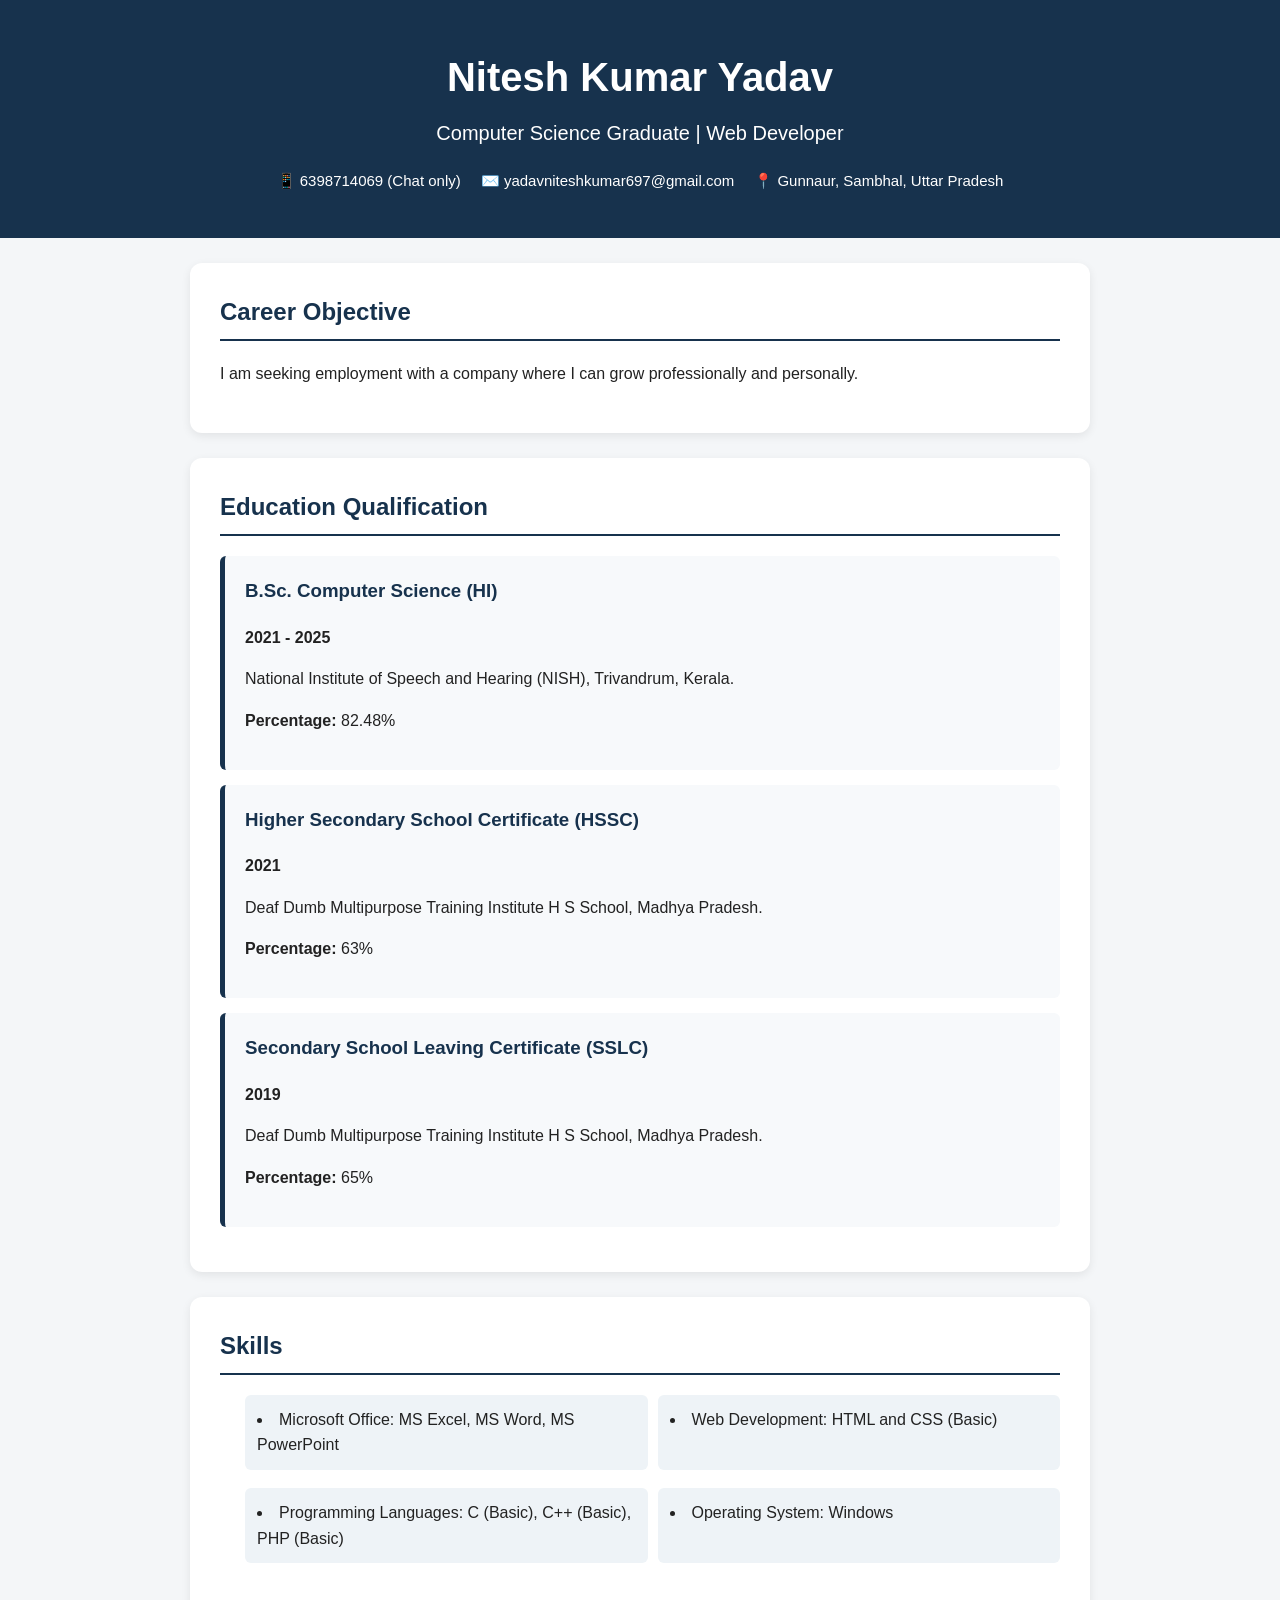
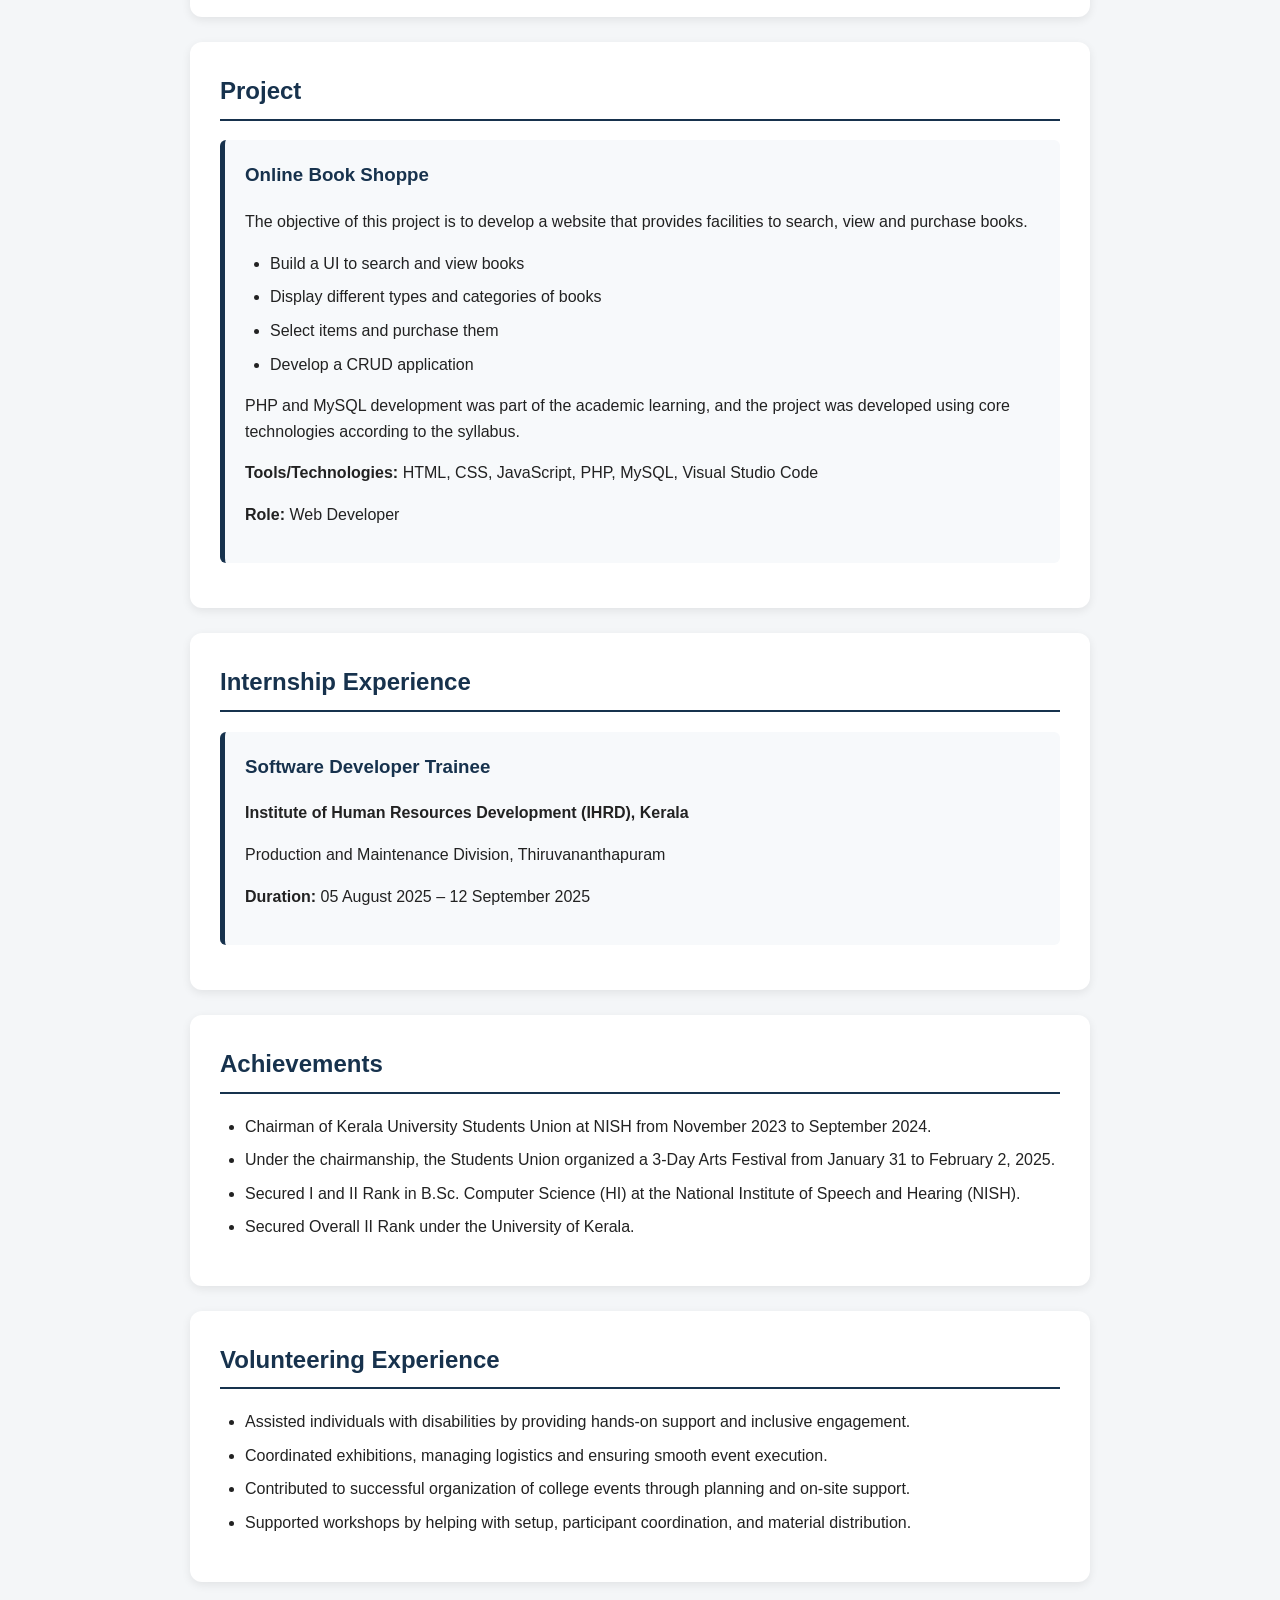
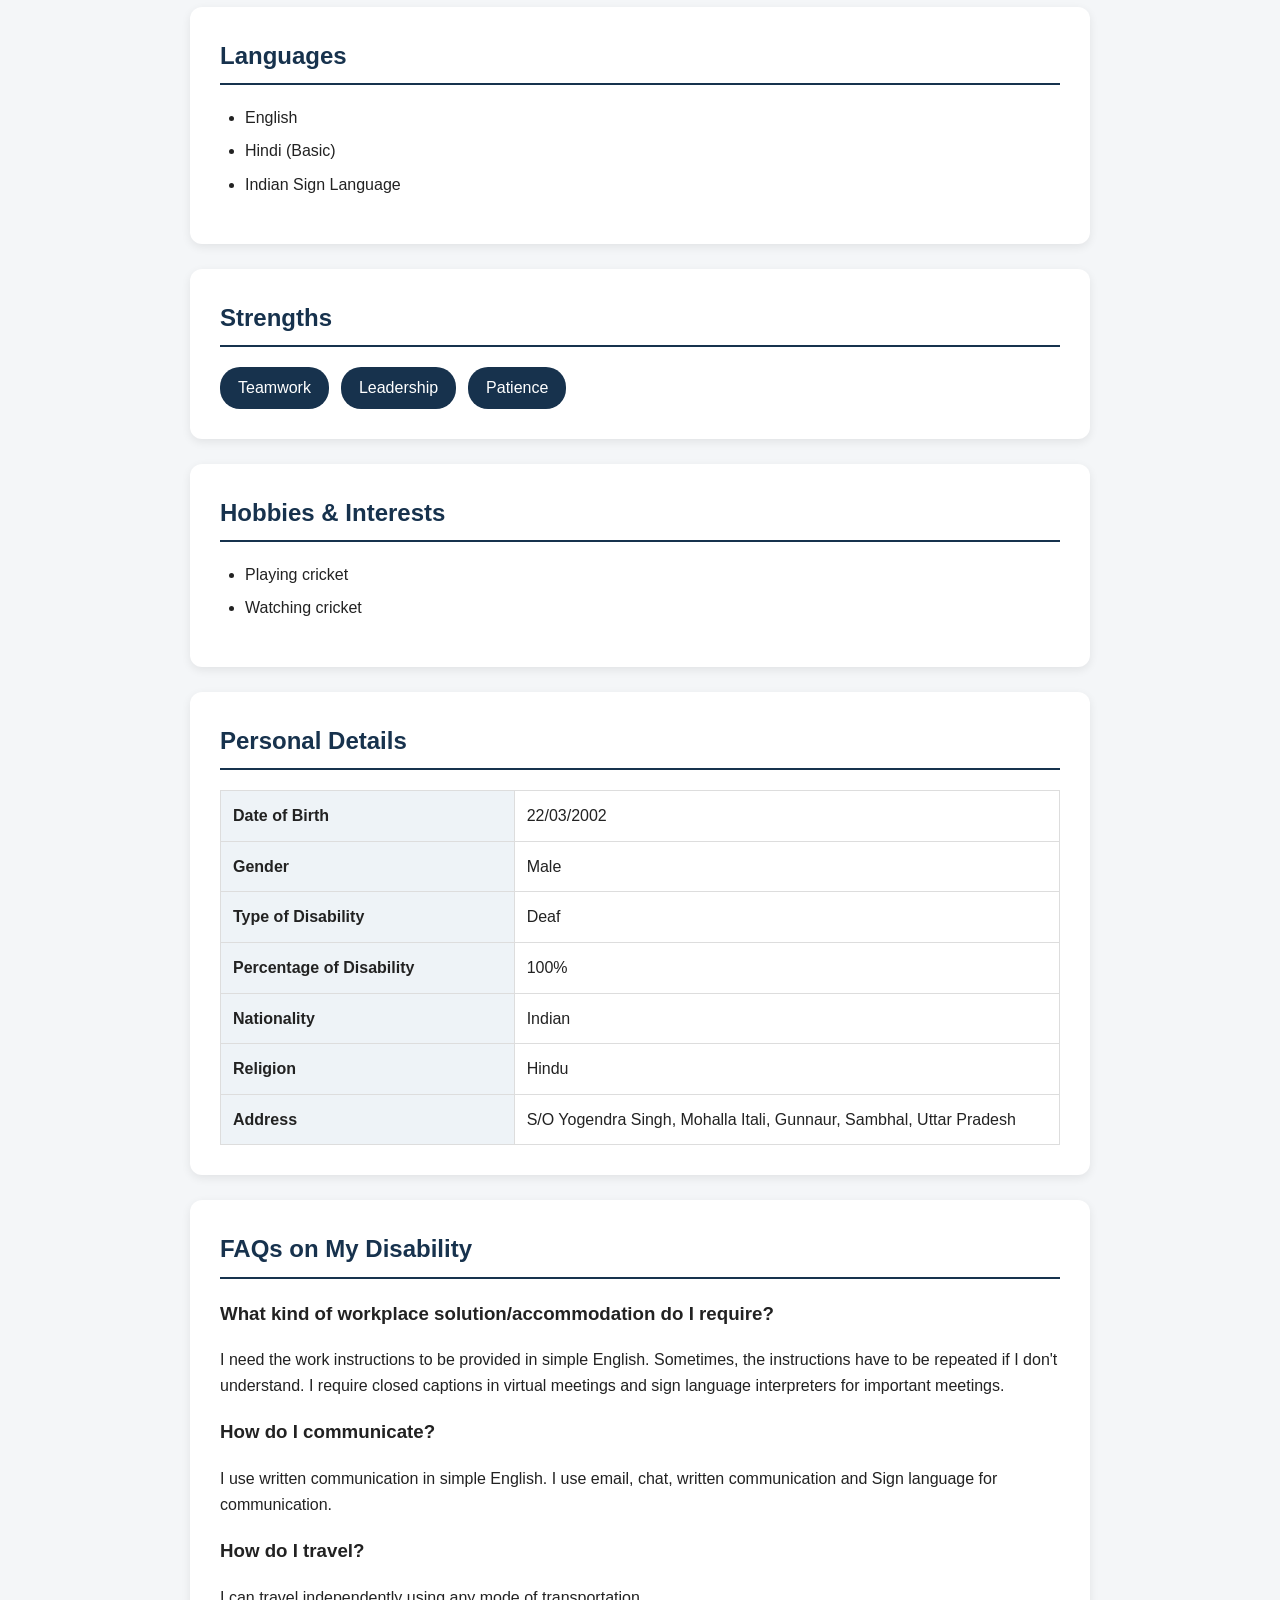
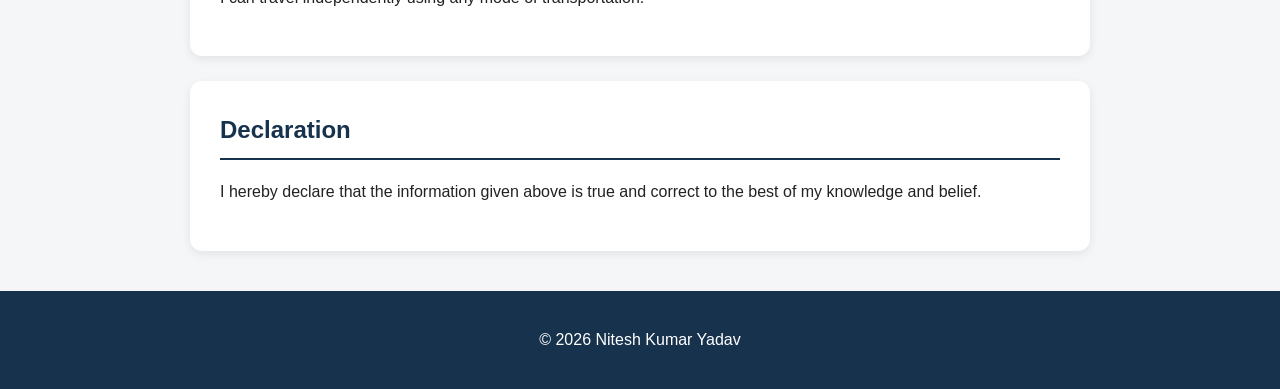
==== index.html @ ccd0d7b2 "Add files via upload" ====
<!DOCTYPE html>
<html lang="en">
<head>
    <meta charset="UTF-8">
    <meta name="viewport" content="width=device-width, initial-scale=1.0">
    <title>Nitesh Kumar Yadav - Resume</title>

    <link rel="stylesheet" href="style.css">
</head>

<body>

    <!-- Header -->
    <header class="header">
        <h1>Nitesh Kumar Yadav</h1>
        <p>Computer Science Graduate | Web Developer</p>

        <div class="contact">
            <span>📱 6398714069 (Chat only)</span>
            <span>✉️ yadavniteshkumar697@gmail.com</span>
            <span>📍 Gunnaur, Sambhal, Uttar Pradesh</span>
        </div>
    </header>


    <!-- Career Objective -->
    <section>
        <h2>Career Objective</h2>

        <p>
            I am seeking employment with a company where I can grow
            professionally and personally.
        </p>
    </section>


    <!-- Education -->
    <section>
        <h2>Education Qualification</h2>

        <div class="card">
            <h3>B.Sc. Computer Science (HI)</h3>
            <p><strong>2021 - 2025</strong></p>
            <p>
                National Institute of Speech and Hearing (NISH),
                Trivandrum, Kerala.
            </p>
            <p><strong>Percentage:</strong> 82.48%</p>
        </div>

        <div class="card">
            <h3>Higher Secondary School Certificate (HSSC)</h3>
            <p><strong>2021</strong></p>
            <p>
                Deaf Dumb Multipurpose Training Institute H S School,
                Madhya Pradesh.
            </p>
            <p><strong>Percentage:</strong> 63%</p>
        </div>

        <div class="card">
            <h3>Secondary School Leaving Certificate (SSLC)</h3>
            <p><strong>2019</strong></p>
            <p>
                Deaf Dumb Multipurpose Training Institute H S School,
                Madhya Pradesh.
            </p>
            <p><strong>Percentage:</strong> 65%</p>
        </div>
    </section>


    <!-- Skills -->
    <section>
        <h2>Skills</h2>

        <ul class="skills">
            <li>Microsoft Office: MS Excel, MS Word, MS PowerPoint</li>
            <li>Web Development: HTML and CSS (Basic)</li>
            <li>Programming Languages: C (Basic), C++ (Basic), PHP (Basic)</li>
            <li>Operating System: Windows</li>
        </ul>
    </section>


    <!-- Project -->
    <section>
        <h2>Project</h2>

        <div class="project">
            <h3>Online Book Shoppe</h3>

            <p>
                The objective of this project is to develop a website
                that provides facilities to search, view and purchase books.
            </p>

            <ul>
                <li>Build a UI to search and view books</li>
                <li>Display different types and categories of books</li>
                <li>Select items and purchase them</li>
                <li>Develop a CRUD application</li>
            </ul>

            <p>
                PHP and MySQL development was part of the academic learning,
                and the project was developed using core technologies
                according to the syllabus.
            </p>

            <p>
                <strong>Tools/Technologies:</strong>
                HTML, CSS, JavaScript, PHP, MySQL, Visual Studio Code
            </p>

            <p><strong>Role:</strong> Web Developer</p>
        </div>
    </section>


    <!-- Internship -->
    <section>
        <h2>Internship Experience</h2>

        <div class="card">
            <h3>Software Developer Trainee</h3>

            <p>
                <strong>Institute of Human Resources Development (IHRD), Kerala</strong>
            </p>

            <p>
                Production and Maintenance Division,
                Thiruvananthapuram
            </p>

            <p>
                <strong>Duration:</strong>
                05 August 2025 – 12 September 2025
            </p>
        </div>
    </section>


    <!-- Achievements -->
    <section>
        <h2>Achievements</h2>

        <ul>
            <li>
                Chairman of Kerala University Students Union at NISH
                from November 2023 to September 2024.
            </li>

            <li>
                Under the chairmanship, the Students Union organized a
                3-Day Arts Festival from January 31 to February 2, 2025.
            </li>

            <li>
                Secured I and II Rank in B.Sc. Computer Science (HI)
                at the National Institute of Speech and Hearing (NISH).
            </li>

            <li>
                Secured Overall II Rank under the University of Kerala.
            </li>
        </ul>
    </section>


    <!-- Volunteering -->
    <section>
        <h2>Volunteering Experience</h2>

        <ul>
            <li>
                Assisted individuals with disabilities by providing
                hands-on support and inclusive engagement.
            </li>

            <li>
                Coordinated exhibitions, managing logistics and ensuring
                smooth event execution.
            </li>

            <li>
                Contributed to successful organization of college events
                through planning and on-site support.
            </li>

            <li>
                Supported workshops by helping with setup, participant
                coordination, and material distribution.
            </li>
        </ul>
    </section>


    <!-- Languages -->
    <section>
        <h2>Languages</h2>

        <ul>
            <li>English</li>
            <li>Hindi (Basic)</li>
            <li>Indian Sign Language</li>
        </ul>
    </section>


    <!-- Strengths -->
    <section>
        <h2>Strengths</h2>

        <div class="tags">
            <span>Teamwork</span>
            <span>Leadership</span>
            <span>Patience</span>
        </div>
    </section>


    <!-- Hobbies -->
    <section>
        <h2>Hobbies & Interests</h2>

        <ul>
            <li>Playing cricket</li>
            <li>Watching cricket</li>
        </ul>
    </section>


    <!-- Personal Details -->
    <section>
        <h2>Personal Details</h2>

        <table>
            <tr>
                <td>Date of Birth</td>
                <td>22/03/2002</td>
            </tr>

            <tr>
                <td>Gender</td>
                <td>Male</td>
            </tr>

            <tr>
                <td>Type of Disability</td>
                <td>Deaf</td>
            </tr>

            <tr>
                <td>Percentage of Disability</td>
                <td>100%</td>
            </tr>

            <tr>
                <td>Nationality</td>
                <td>Indian</td>
            </tr>

            <tr>
                <td>Religion</td>
                <td>Hindu</td>
            </tr>

            <tr>
                <td>Address</td>
                <td>
                    S/O Yogendra Singh, Mohalla Itali,
                    Gunnaur, Sambhal, Uttar Pradesh
                </td>
            </tr>
        </table>
    </section>


    <!-- FAQ -->
    <section>
        <h2>FAQs on My Disability</h2>

        <h3>What kind of workplace solution/accommodation do I require?</h3>

        <p>
            I need the work instructions to be provided in simple English.
            Sometimes, the instructions have to be repeated if I don't
            understand. I require closed captions in virtual meetings
            and sign language interpreters for important meetings.
        </p>

        <h3>How do I communicate?</h3>

        <p>
            I use written communication in simple English. I use email,
            chat, written communication and Sign language for communication.
        </p>

        <h3>How do I travel?</h3>

        <p>
            I can travel independently using any mode of transportation.
        </p>
    </section>


    <!-- Declaration -->
    <section>
        <h2>Declaration</h2>

        <p>
            I hereby declare that the information given above is true
            and correct to the best of my knowledge and belief.
        </p>
    </section>


    <!-- Footer -->
    <footer>
        <p>© 2026 Nitesh Kumar Yadav</p>
    </footer>

</body>
</html>
---- style.css ----
/* Basic page settings */
* {
    box-sizing: border-box;
}

body {
    margin: 0;
    font-family: Arial, sans-serif;
    line-height: 1.6;
    background: #f4f6f8;
    color: #222;
}


/* Header */
.header {
    background: #17324d;
    color: white;
    text-align: center;
    padding: 45px 20px;
}

.header h1 {
    margin: 0;
    font-size: 40px;
}

.header p {
    font-size: 20px;
    margin: 8px 0 20px;
}

.contact {
    display: flex;
    justify-content: center;
    gap: 20px;
    flex-wrap: wrap;
    font-size: 15px;
}


/* Sections */
section {
    background: white;
    max-width: 900px;
    margin: 25px auto;
    padding: 30px;
    border-radius: 12px;
    box-shadow: 0 3px 10px rgba(0, 0, 0, 0.08);
}

section h2 {
    color: #17324d;
    border-bottom: 2px solid #17324d;
    padding-bottom: 8px;
    margin-top: 0;
}


/* Cards */
.card,
.project {
    background: #f7f9fb;
    padding: 20px;
    margin: 15px 0;
    border-left: 5px solid #17324d;
    border-radius: 6px;
}

.card h3,
.project h3 {
    margin-top: 0;
    color: #17324d;
}


/* Lists */
ul {
    padding-left: 25px;
}

li {
    margin-bottom: 8px;
}


/* Skills */
.skills {
    display: grid;
    grid-template-columns: 1fr 1fr;
    gap: 10px;
}

.skills li {
    background: #eef3f7;
    padding: 12px;
    border-radius: 6px;
    list-style-position: inside;
}


/* Strength tags */
.tags {
    display: flex;
    gap: 12px;
    flex-wrap: wrap;
}

.tags span {
    background: #17324d;
    color: white;
    padding: 8px 18px;
    border-radius: 20px;
}


/* Table */
table {
    width: 100%;
    border-collapse: collapse;
}

td {
    border: 1px solid #ddd;
    padding: 12px;
}

td:first-child {
    font-weight: bold;
    width: 35%;
    background: #eef3f7;
}


/* Footer */
footer {
    background: #17324d;
    color: white;
    text-align: center;
    padding: 20px;
    margin-top: 40px;
}


/* Mobile / narrow screen */
@media (max-width: 650px) {

    .header h1 {
        font-size: 30px;
    }

    section {
        margin: 15px;
        padding: 20px;
    }

    .skills {
        grid-template-columns: 1fr;
    }

    .contact {
        flex-direction: column;
        gap: 5px;
    }

    table {
        font-size: 14px;
    }
}
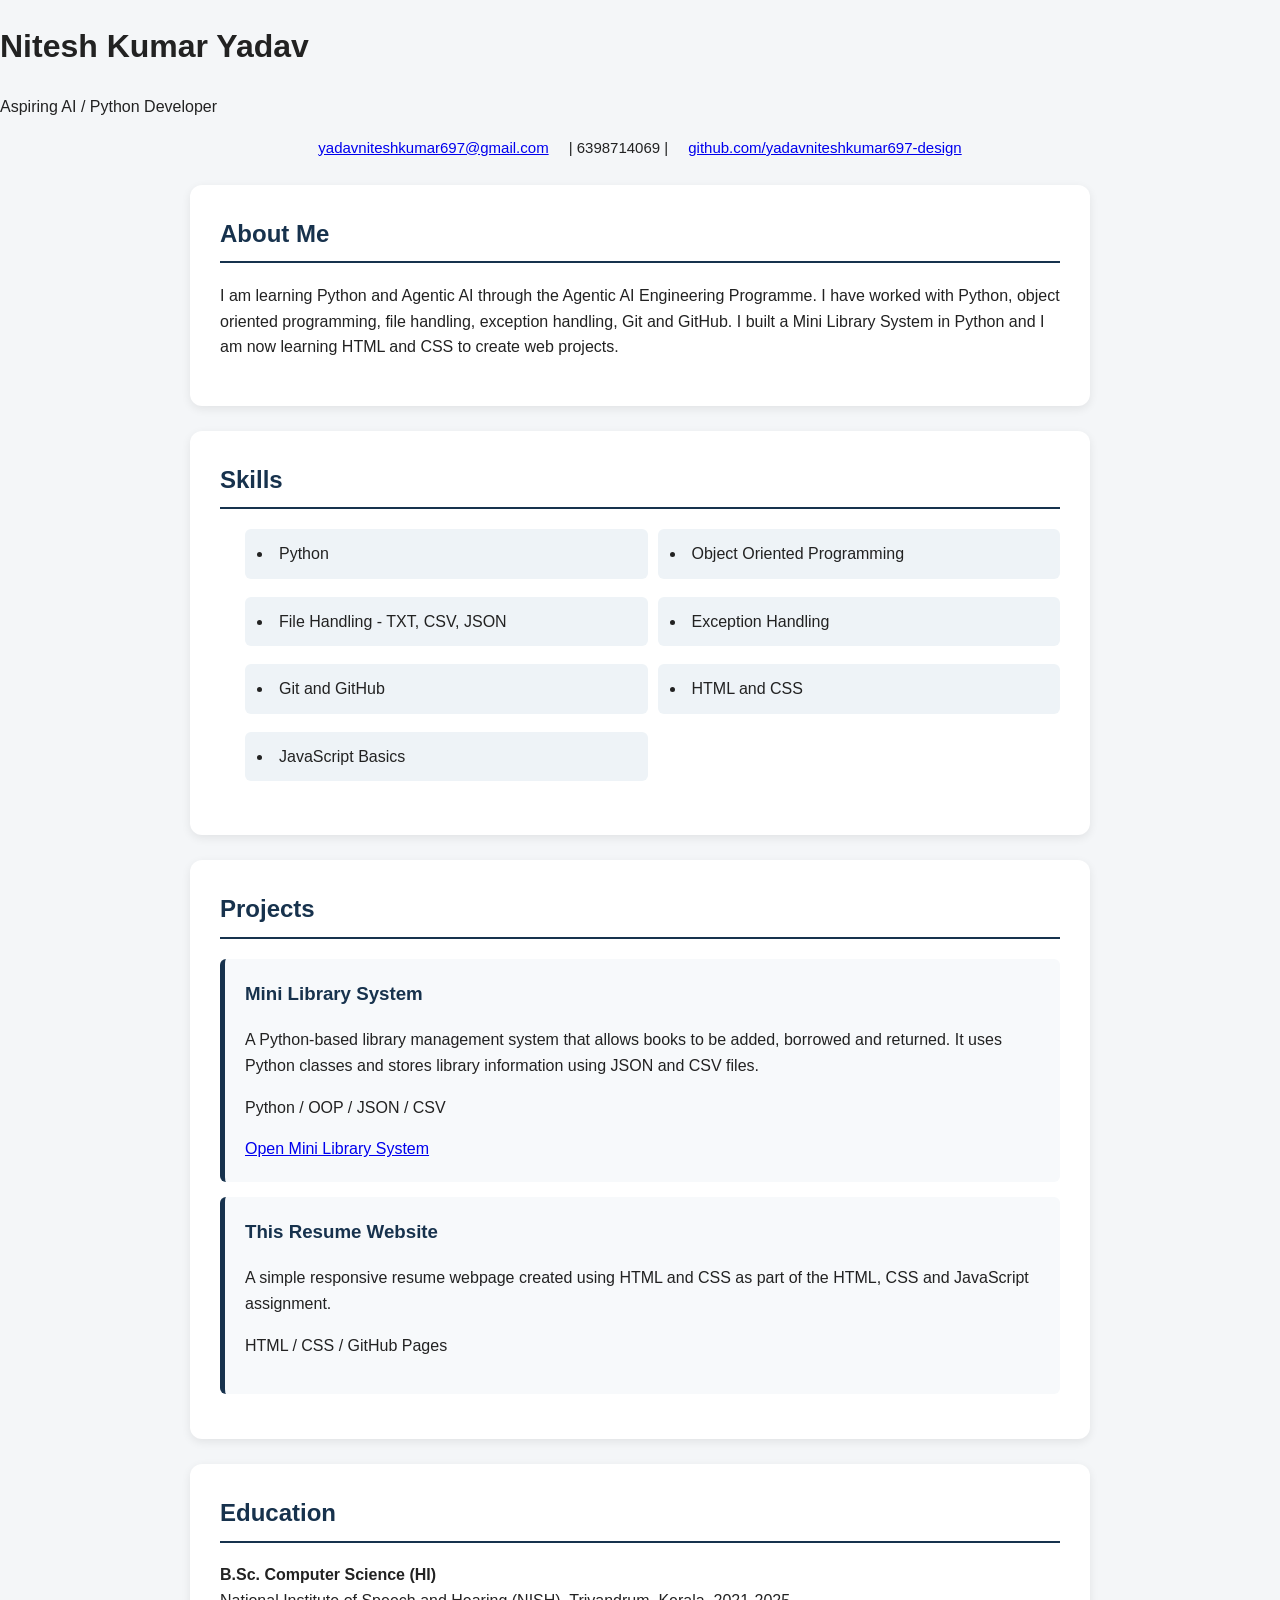
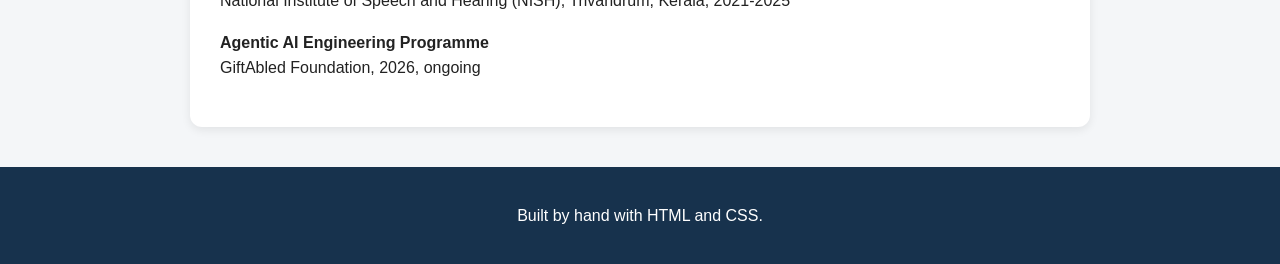
==== commit cbe5b6ce: "Revise resume layout and update personal information Updated resume content and structure, including" ====
--- a/index.html
+++ b/index.html
@@ -1,326 +1,123 @@
 <!DOCTYPE html>
 <html lang="en">
+
 <head>
-    <meta charset="UTF-8">
-    <meta name="viewport" content="width=device-width, initial-scale=1.0">
+    <meta charset="utf-8">
+    <meta name="viewport" content="width=device-width, initial-scale=1">
     <title>Nitesh Kumar Yadav - Resume</title>
-
     <link rel="stylesheet" href="style.css">
 </head>
 
 <body>
 
-    <!-- Header -->
-    <header class="header">
+    <header>
         <h1>Nitesh Kumar Yadav</h1>
-        <p>Computer Science Graduate | Web Developer</p>
 
-        <div class="contact">
-            <span>📱 6398714069 (Chat only)</span>
-            <span>✉️ yadavniteshkumar697@gmail.com</span>
-            <span>📍 Gunnaur, Sambhal, Uttar Pradesh</span>
-        </div>
+        <p class="role">Aspiring AI / Python Developer</p>
+
+        <p class="contact">
+            <a href="mailto:yadavniteshkumar697@gmail.com">
+                yadavniteshkumar697@gmail.com
+            </a>
+            |
+            6398714069
+            |
+            <a href="https://github.com/yadavniteshkumar697-design"
+               target="_blank">
+                github.com/yadavniteshkumar697-design
+            </a>
+        </p>
     </header>
 
 
-    <!-- Career Objective -->
     <section>
-        <h2>Career Objective</h2>
+        <h2>About Me</h2>
 
         <p>
-            I am seeking employment with a company where I can grow
-            professionally and personally.
+            I am learning Python and Agentic AI through the Agentic AI
+            Engineering Programme. I have worked with Python, object
+            oriented programming, file handling, exception handling,
+            Git and GitHub. I built a Mini Library System in Python
+            and I am now learning HTML and CSS to create web projects.
         </p>
     </section>
 
 
-    <!-- Education -->
-    <section>
-        <h2>Education Qualification</h2>
-
-        <div class="card">
-            <h3>B.Sc. Computer Science (HI)</h3>
-            <p><strong>2021 - 2025</strong></p>
-            <p>
-                National Institute of Speech and Hearing (NISH),
-                Trivandrum, Kerala.
-            </p>
-            <p><strong>Percentage:</strong> 82.48%</p>
-        </div>
-
-        <div class="card">
-            <h3>Higher Secondary School Certificate (HSSC)</h3>
-            <p><strong>2021</strong></p>
-            <p>
-                Deaf Dumb Multipurpose Training Institute H S School,
-                Madhya Pradesh.
-            </p>
-            <p><strong>Percentage:</strong> 63%</p>
-        </div>
-
-        <div class="card">
-            <h3>Secondary School Leaving Certificate (SSLC)</h3>
-            <p><strong>2019</strong></p>
-            <p>
-                Deaf Dumb Multipurpose Training Institute H S School,
-                Madhya Pradesh.
-            </p>
-            <p><strong>Percentage:</strong> 65%</p>
-        </div>
-    </section>
-
-
-    <!-- Skills -->
     <section>
         <h2>Skills</h2>
 
         <ul class="skills">
-            <li>Microsoft Office: MS Excel, MS Word, MS PowerPoint</li>
-            <li>Web Development: HTML and CSS (Basic)</li>
-            <li>Programming Languages: C (Basic), C++ (Basic), PHP (Basic)</li>
-            <li>Operating System: Windows</li>
+            <li>Python</li>
+            <li>Object Oriented Programming</li>
+            <li>File Handling - TXT, CSV, JSON</li>
+            <li>Exception Handling</li>
+            <li>Git and GitHub</li>
+            <li>HTML and CSS</li>
+            <li>JavaScript Basics</li>
         </ul>
     </section>
 
 
-    <!-- Project -->
     <section>
-        <h2>Project</h2>
+        <h2>Projects</h2>
 
         <div class="project">
-            <h3>Online Book Shoppe</h3>
+            <h3>Mini Library System</h3>
 
             <p>
-                The objective of this project is to develop a website
-                that provides facilities to search, view and purchase books.
+                A Python-based library management system that allows
+                books to be added, borrowed and returned. It uses
+                Python classes and stores library information using
+                JSON and CSV files.
             </p>
 
-            <ul>
-                <li>Build a UI to search and view books</li>
-                <li>Display different types and categories of books</li>
-                <li>Select items and purchase them</li>
-                <li>Develop a CRUD application</li>
-            </ul>
+            <p class="tags">
+                Python / OOP / JSON / CSV
+            </p>
+
+            <a
+                href="https://yadavniteshkumar697-design.github.io/mini-library-system/"
+                target="_blank">
+                Open Mini Library System
+            </a>
+        </div>
+
+
+        <div class="project">
+            <h3>This Resume Website</h3>
 
             <p>
-                PHP and MySQL development was part of the academic learning,
-                and the project was developed using core technologies
-                according to the syllabus.
+                A simple responsive resume webpage created using
+                HTML and CSS as part of the HTML, CSS and JavaScript
+                assignment.
             </p>
 
-            <p>
-                <strong>Tools/Technologies:</strong>
-                HTML, CSS, JavaScript, PHP, MySQL, Visual Studio Code
-            </p>
-
-            <p><strong>Role:</strong> Web Developer</p>
-        </div>
-    </section>
-
-
-    <!-- Internship -->
-    <section>
-        <h2>Internship Experience</h2>
-
-        <div class="card">
-            <h3>Software Developer Trainee</h3>
-
-            <p>
-                <strong>Institute of Human Resources Development (IHRD), Kerala</strong>
-            </p>
-
-            <p>
-                Production and Maintenance Division,
-                Thiruvananthapuram
-            </p>
-
-            <p>
-                <strong>Duration:</strong>
-                05 August 2025 – 12 September 2025
+            <p class="tags">
+                HTML / CSS / GitHub Pages
             </p>
         </div>
     </section>
 
 
-    <!-- Achievements -->
     <section>
-        <h2>Achievements</h2>
-
-        <ul>
-            <li>
-                Chairman of Kerala University Students Union at NISH
-                from November 2023 to September 2024.
-            </li>
-
-            <li>
-                Under the chairmanship, the Students Union organized a
-                3-Day Arts Festival from January 31 to February 2, 2025.
-            </li>
-
-            <li>
-                Secured I and II Rank in B.Sc. Computer Science (HI)
-                at the National Institute of Speech and Hearing (NISH).
-            </li>
-
-            <li>
-                Secured Overall II Rank under the University of Kerala.
-            </li>
-        </ul>
-    </section>
-
-
-    <!-- Volunteering -->
-    <section>
-        <h2>Volunteering Experience</h2>
-
-        <ul>
-            <li>
-                Assisted individuals with disabilities by providing
-                hands-on support and inclusive engagement.
-            </li>
-
-            <li>
-                Coordinated exhibitions, managing logistics and ensuring
-                smooth event execution.
-            </li>
-
-            <li>
-                Contributed to successful organization of college events
-                through planning and on-site support.
-            </li>
-
-            <li>
-                Supported workshops by helping with setup, participant
-                coordination, and material distribution.
-            </li>
-        </ul>
-    </section>
-
-
-    <!-- Languages -->
-    <section>
-        <h2>Languages</h2>
-
-        <ul>
-            <li>English</li>
-            <li>Hindi (Basic)</li>
-            <li>Indian Sign Language</li>
-        </ul>
-    </section>
-
-
-    <!-- Strengths -->
-    <section>
-        <h2>Strengths</h2>
-
-        <div class="tags">
-            <span>Teamwork</span>
-            <span>Leadership</span>
-            <span>Patience</span>
-        </div>
-    </section>
-
-
-    <!-- Hobbies -->
-    <section>
-        <h2>Hobbies & Interests</h2>
-
-        <ul>
-            <li>Playing cricket</li>
-            <li>Watching cricket</li>
-        </ul>
-    </section>
-
-
-    <!-- Personal Details -->
-    <section>
-        <h2>Personal Details</h2>
-
-        <table>
-            <tr>
-                <td>Date of Birth</td>
-                <td>22/03/2002</td>
-            </tr>
-
-            <tr>
-                <td>Gender</td>
-                <td>Male</td>
-            </tr>
-
-            <tr>
-                <td>Type of Disability</td>
-                <td>Deaf</td>
-            </tr>
-
-            <tr>
-                <td>Percentage of Disability</td>
-                <td>100%</td>
-            </tr>
-
-            <tr>
-                <td>Nationality</td>
-                <td>Indian</td>
-            </tr>
-
-            <tr>
-                <td>Religion</td>
-                <td>Hindu</td>
-            </tr>
-
-            <tr>
-                <td>Address</td>
-                <td>
-                    S/O Yogendra Singh, Mohalla Itali,
-                    Gunnaur, Sambhal, Uttar Pradesh
-                </td>
-            </tr>
-        </table>
-    </section>
-
-
-    <!-- FAQ -->
-    <section>
-        <h2>FAQs on My Disability</h2>
-
-        <h3>What kind of workplace solution/accommodation do I require?</h3>
+        <h2>Education</h2>
 
         <p>
-            I need the work instructions to be provided in simple English.
-            Sometimes, the instructions have to be repeated if I don't
-            understand. I require closed captions in virtual meetings
-            and sign language interpreters for important meetings.
+            <b>B.Sc. Computer Science (HI)</b><br>
+            National Institute of Speech and Hearing (NISH),
+            Trivandrum, Kerala, 2021-2025
         </p>
 
-        <h3>How do I communicate?</h3>
-
         <p>
-            I use written communication in simple English. I use email,
-            chat, written communication and Sign language for communication.
-        </p>
-
-        <h3>How do I travel?</h3>
-
-        <p>
-            I can travel independently using any mode of transportation.
+            <b>Agentic AI Engineering Programme</b><br>
+            GiftAbled Foundation, 2026, ongoing
         </p>
     </section>
 
 
-    <!-- Declaration -->
-    <section>
-        <h2>Declaration</h2>
-
-        <p>
-            I hereby declare that the information given above is true
-            and correct to the best of my knowledge and belief.
-        </p>
-    </section>
-
-
-    <!-- Footer -->
     <footer>
-        <p>© 2026 Nitesh Kumar Yadav</p>
+        <p>Built by hand with HTML and CSS.</p>
     </footer>
 
 </body>
-</html>+</html>
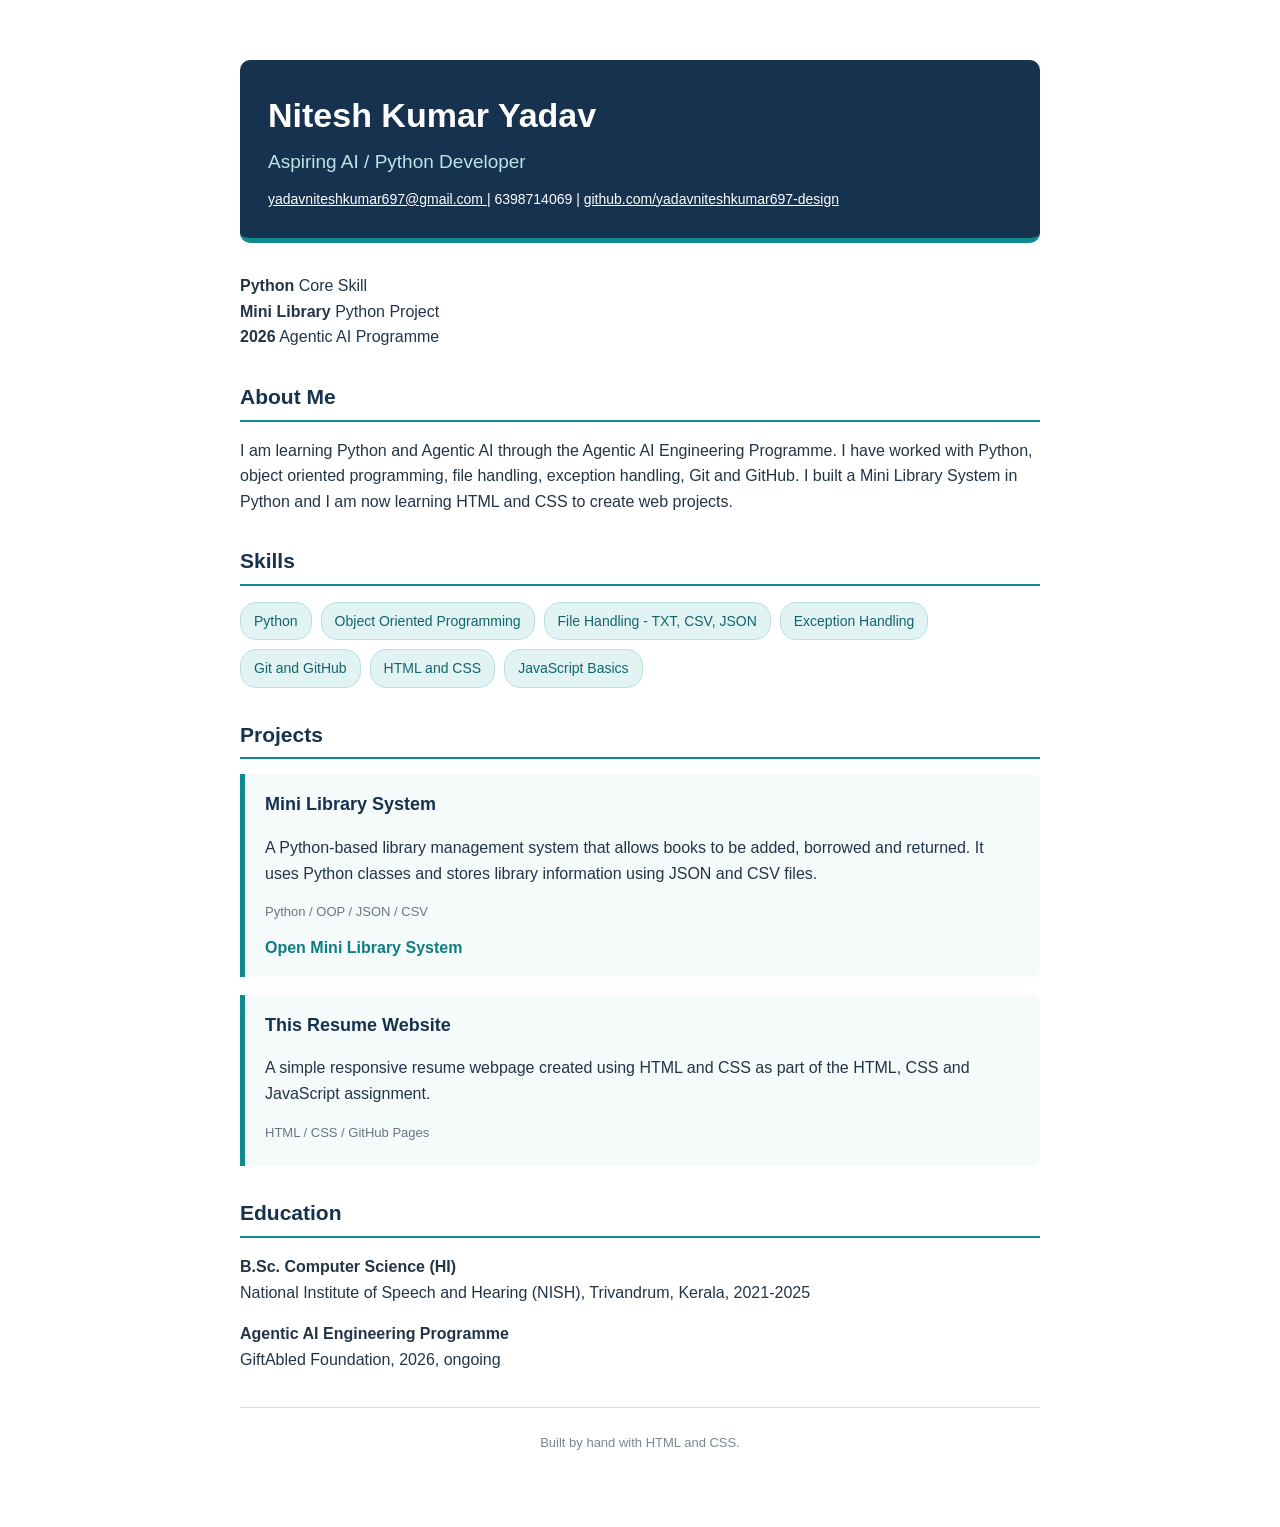
==== commit 56b3612d: "Fix HTML formatting and add new sections" ====
--- a/index.html
+++ b/index.html
@@ -28,7 +28,22 @@
             </a>
         </p>
     </header>
+    <section class="facts">
+    <div class="fact">
+        <b>Python</b>
+        <span>Core Skill</span>
+    </div>
 
+    <div class="fact">
+        <b>Mini Library</b>
+        <span>Python Project</span>
+    </div>
+
+    <div class="fact">
+        <b>2026</b>
+        <span>Agentic AI Programme</span>
+    </div>
+</section>
 
     <section>
         <h2>About Me</h2>
--- a/style.css
+++ b/style.css
@@ -1,169 +1,146 @@
-/* Basic page settings */
-* {
-    box-sizing: border-box;
-}
-
+/* Basic page */
 body {
-    margin: 0;
-    font-family: Arial, sans-serif;
+    font-family: Arial, Helvetica, sans-serif;
     line-height: 1.6;
-    background: #f4f6f8;
-    color: #222;
+    color: #243447;
+    background: #eaf4f8;
+    max-width: 800px;
+    margin: 30px auto;
+    padding: 30px;
+    background: #ffffff;
 }
 
 
-/* Header */
-.header {
-    background: #17324d;
-    color: white;
-    text-align: center;
-    padding: 45px 20px;
+/* Top block */
+header {
+    background: #16324f;
+    color: #ffffff;
+    padding: 28px;
+    border-radius: 10px;
+    margin-bottom: 25px;
+    border-bottom: 5px solid #0f8b8d;
 }
 
-.header h1 {
+h1 {
     margin: 0;
-    font-size: 40px;
+    font-size: 34px;
+    color: #ffffff;
 }
 
-.header p {
-    font-size: 20px;
-    margin: 8px 0 20px;
+.role {
+    margin: 5px 0;
+    font-size: 19px;
+    color: #b9e6e7;
 }
 
 .contact {
-    display: flex;
-    justify-content: center;
-    gap: 20px;
-    flex-wrap: wrap;
-    font-size: 15px;
+    margin: 10px 0 0 0;
+    font-size: 14px;
+    color: #ffffff;
+}
+
+a {
+    color: #0f7c82;
+}
+
+header a {
+    color: #ffffff;
 }
 
 
 /* Sections */
 section {
-    background: white;
-    max-width: 900px;
-    margin: 25px auto;
-    padding: 30px;
-    border-radius: 12px;
-    box-shadow: 0 3px 10px rgba(0, 0, 0, 0.08);
+    margin-top: 30px;
 }
 
-section h2 {
-    color: #17324d;
-    border-bottom: 2px solid #17324d;
-    padding-bottom: 8px;
-    margin-top: 0;
-}
-
-
-/* Cards */
-.card,
-.project {
-    background: #f7f9fb;
-    padding: 20px;
-    margin: 15px 0;
-    border-left: 5px solid #17324d;
-    border-radius: 6px;
-}
-
-.card h3,
-.project h3 {
-    margin-top: 0;
-    color: #17324d;
-}
-
-
-/* Lists */
-ul {
-    padding-left: 25px;
-}
-
-li {
-    margin-bottom: 8px;
+h2 {
+    font-size: 21px;
+    color: #16324f;
+    border-bottom: 2px solid #0f8b8d;
+    padding-bottom: 6px;
+    margin-bottom: 15px;
 }
 
 
 /* Skills */
 .skills {
-    display: grid;
-    grid-template-columns: 1fr 1fr;
-    gap: 10px;
+    list-style: none;
+    padding: 0;
+    display: flex;
+    flex-wrap: wrap;
+    gap: 9px;
 }
 
 .skills li {
-    background: #eef3f7;
-    padding: 12px;
-    border-radius: 6px;
-    list-style-position: inside;
+    background: #e2f3f4;
+    color: #12656a;
+    padding: 7px 13px;
+    border-radius: 16px;
+    font-size: 14px;
+    border: 1px solid #b9dfe1;
 }
 
 
-/* Strength tags */
-.tags {
-    display: flex;
-    gap: 12px;
-    flex-wrap: wrap;
+/* Projects */
+.project {
+    border-left: 5px solid #0f8b8d;
+    background: #f5fafb;
+    padding: 16px 20px;
+    margin-bottom: 18px;
+    border-radius: 0 8px 8px 0;
 }
 
-.tags span {
-    background: #17324d;
-    color: white;
-    padding: 8px 18px;
-    border-radius: 20px;
+.project h3 {
+    margin: 0 0 7px 0;
+    font-size: 18px;
+    color: #16324f;
 }
 
-
-/* Table */
-table {
-    width: 100%;
-    border-collapse: collapse;
+.project a {
+    display: inline-block;
+    margin-top: 5px;
+    font-weight: bold;
+    text-decoration: none;
 }
 
-td {
-    border: 1px solid #ddd;
-    padding: 12px;
+.project a:hover {
+    text-decoration: underline;
 }
 
-td:first-child {
-    font-weight: bold;
-    width: 35%;
-    background: #eef3f7;
+.tags {
+    font-size: 13px;
+    color: #687782;
+    margin: 7px 0;
 }
 
 
 /* Footer */
 footer {
-    background: #17324d;
-    color: white;
+    margin-top: 35px;
+    border-top: 1px solid #d5e1e5;
+    padding-top: 12px;
+    font-size: 13px;
+    color: #7b878d;
     text-align: center;
-    padding: 20px;
-    margin-top: 40px;
 }
 
 
-/* Mobile / narrow screen */
-@media (max-width: 650px) {
-
-    .header h1 {
-        font-size: 30px;
+/* Phone */
+@media (max-width: 600px) {
+    body {
+        margin: 0;
+        padding: 18px;
     }
 
-    section {
-        margin: 15px;
-        padding: 20px;
+    h1 {
+        font-size: 26px;
     }
 
-    .skills {
-        grid-template-columns: 1fr;
+    header {
+        padding: 22px;
     }
 
     .contact {
-        flex-direction: column;
-        gap: 5px;
+        line-height: 1.8;
     }
-
-    table {
-        font-size: 14px;
-    }
-}+}
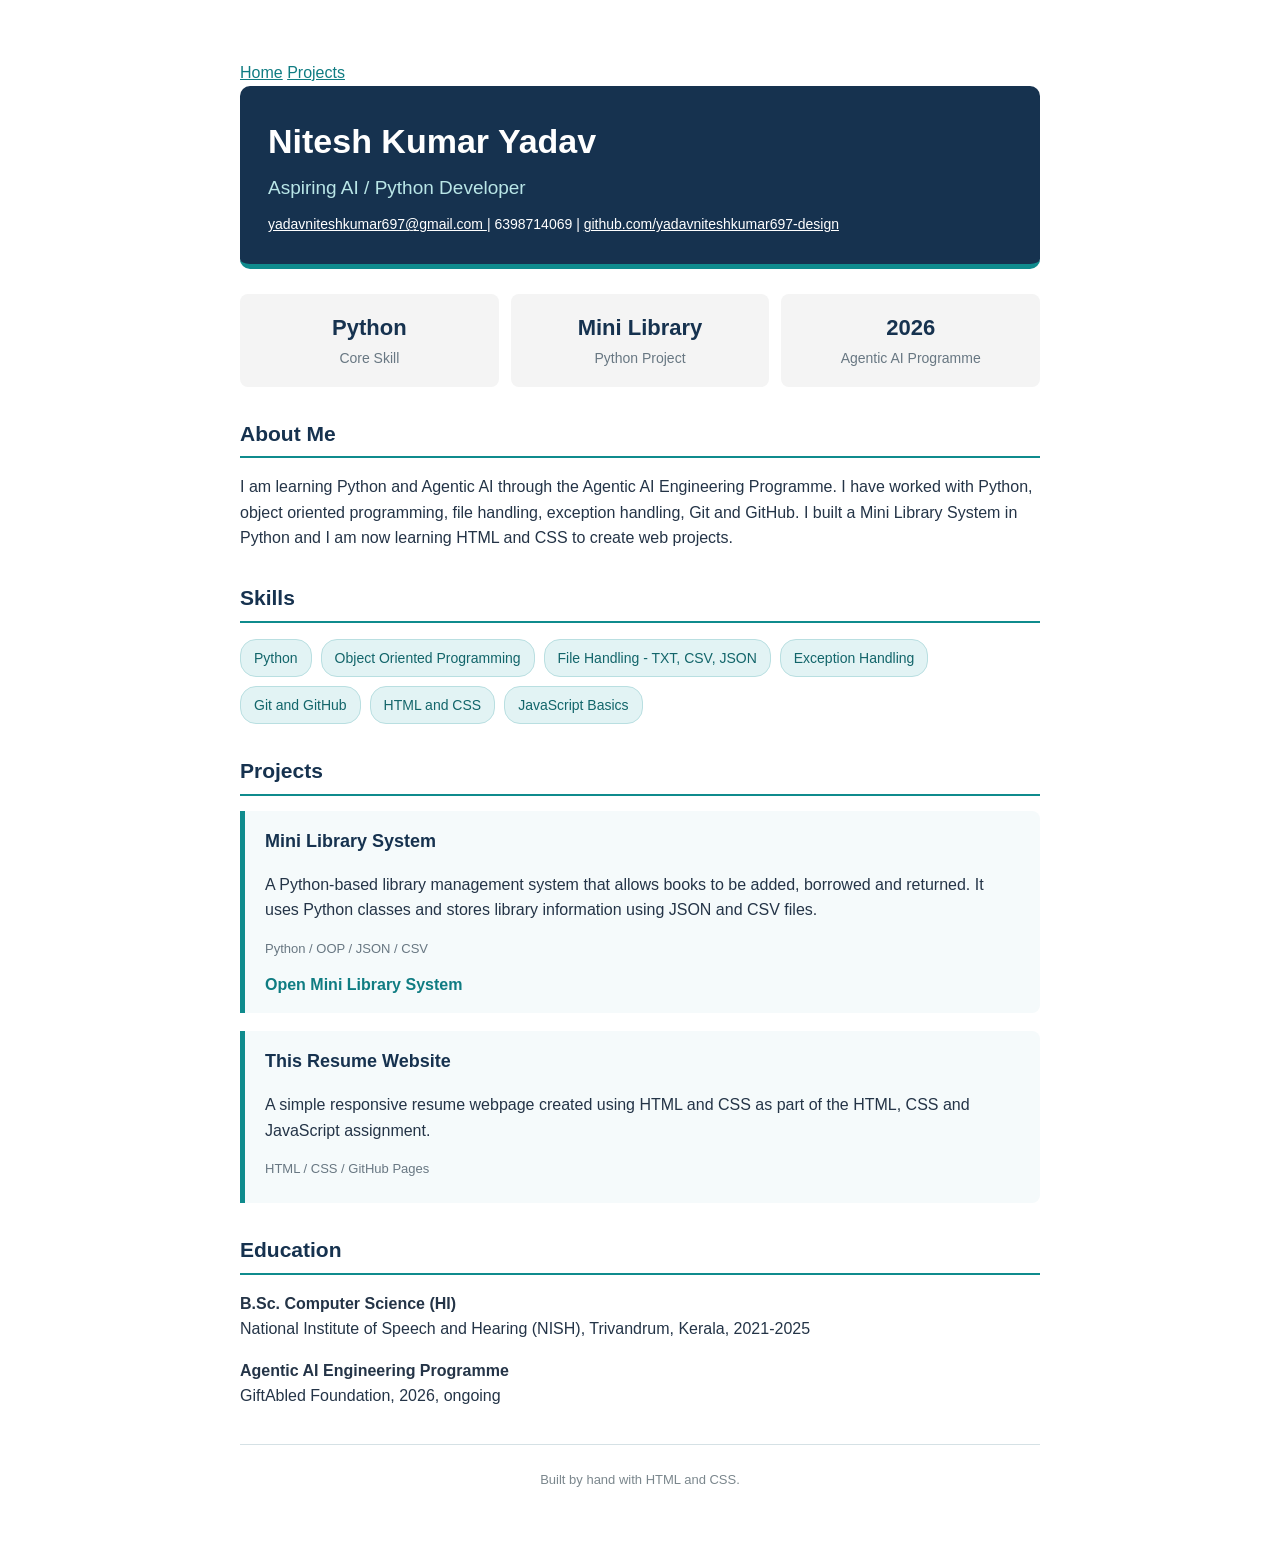
==== commit 29b5f793: "Update index.html" ====
--- a/index.html
+++ b/index.html
@@ -9,7 +9,10 @@
 </head>
 
 <body>
-
+<nav>
+        <a href="index.html">Home</a>
+        <a href="projects.html">Projects</a>
+    </nav>
     <header>
         <h1>Nitesh Kumar Yadav</h1>
 
--- a/style.css
+++ b/style.css
@@ -3,7 +3,6 @@
     font-family: Arial, Helvetica, sans-serif;
     line-height: 1.6;
     color: #243447;
-    background: #eaf4f8;
     max-width: 800px;
     margin: 30px auto;
     padding: 30px;
@@ -144,3 +143,27 @@
         line-height: 1.8;
     }
 }
+.facts {
+    display: flex;
+    gap: 12px;
+    margin-top: 20px;
+}
+
+.fact {
+    flex: 1;
+    background: #f4f4f4;
+    padding: 16px;
+    border-radius: 8px;
+    text-align: center;
+}
+
+.fact b {
+    display: block;
+    font-size: 22px;
+    color: #16324f;
+}
+
+.fact span {
+    font-size: 14px;
+    color: #687782;
+}
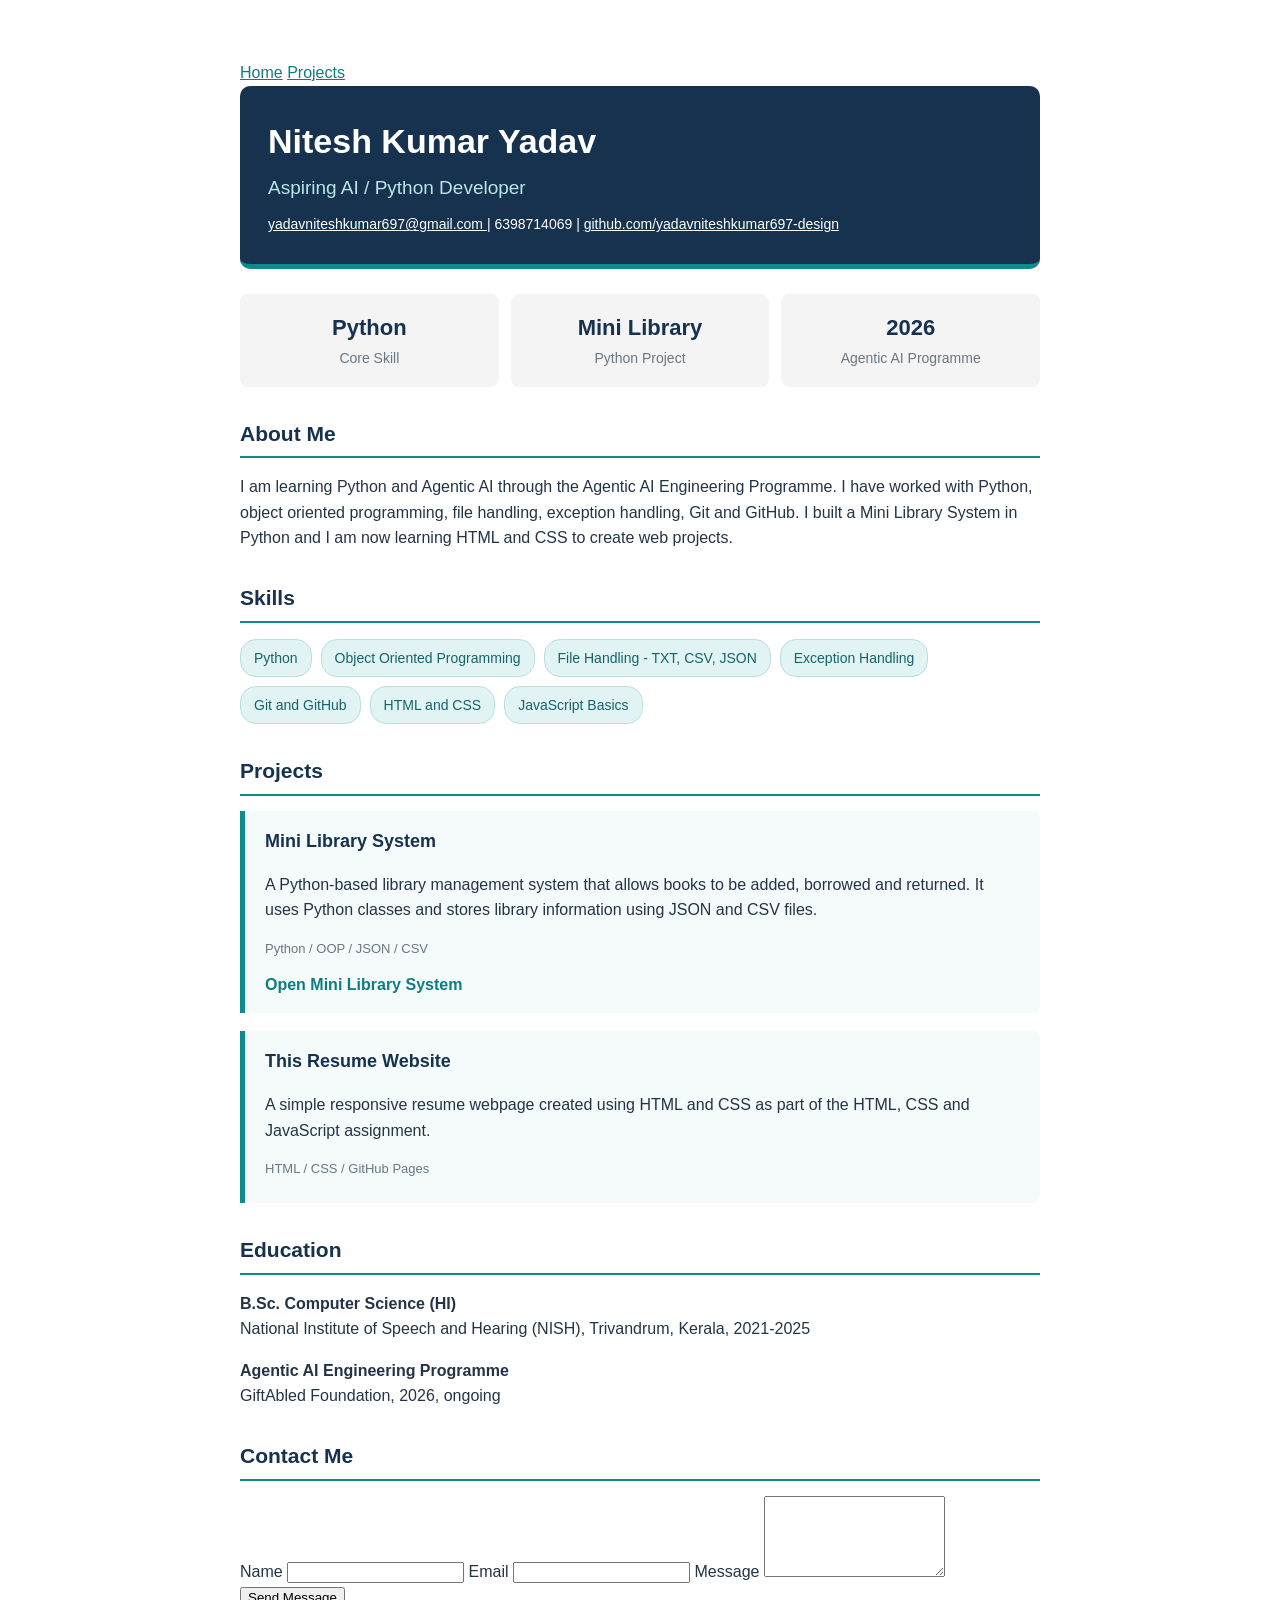
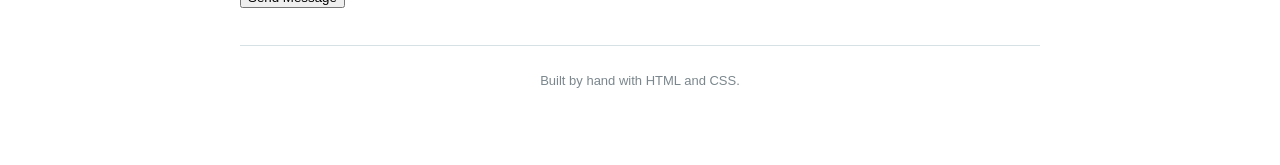
==== commit d0a96648: "Add contact form section to resume webpage Added a contact section with a form for user inquiries." ====
--- a/index.html
+++ b/index.html
@@ -133,7 +133,24 @@
     </section>
 
 
-    <footer>
+    
+        <section>
+    <h2>Contact Me</h2>
+
+    <form>
+        <label for="name">Name</label>
+        <input type="text" id="name" name="name">
+
+        <label for="email">Email</label>
+        <input type="email" id="email" name="email">
+
+        <label for="message">Message</label>
+        <textarea id="message" name="message" rows="5"></textarea>
+
+        <button type="submit">Send Message</button>
+    </form>
+</section>
+        <footer>
         <p>Built by hand with HTML and CSS.</p>
     </footer>
 
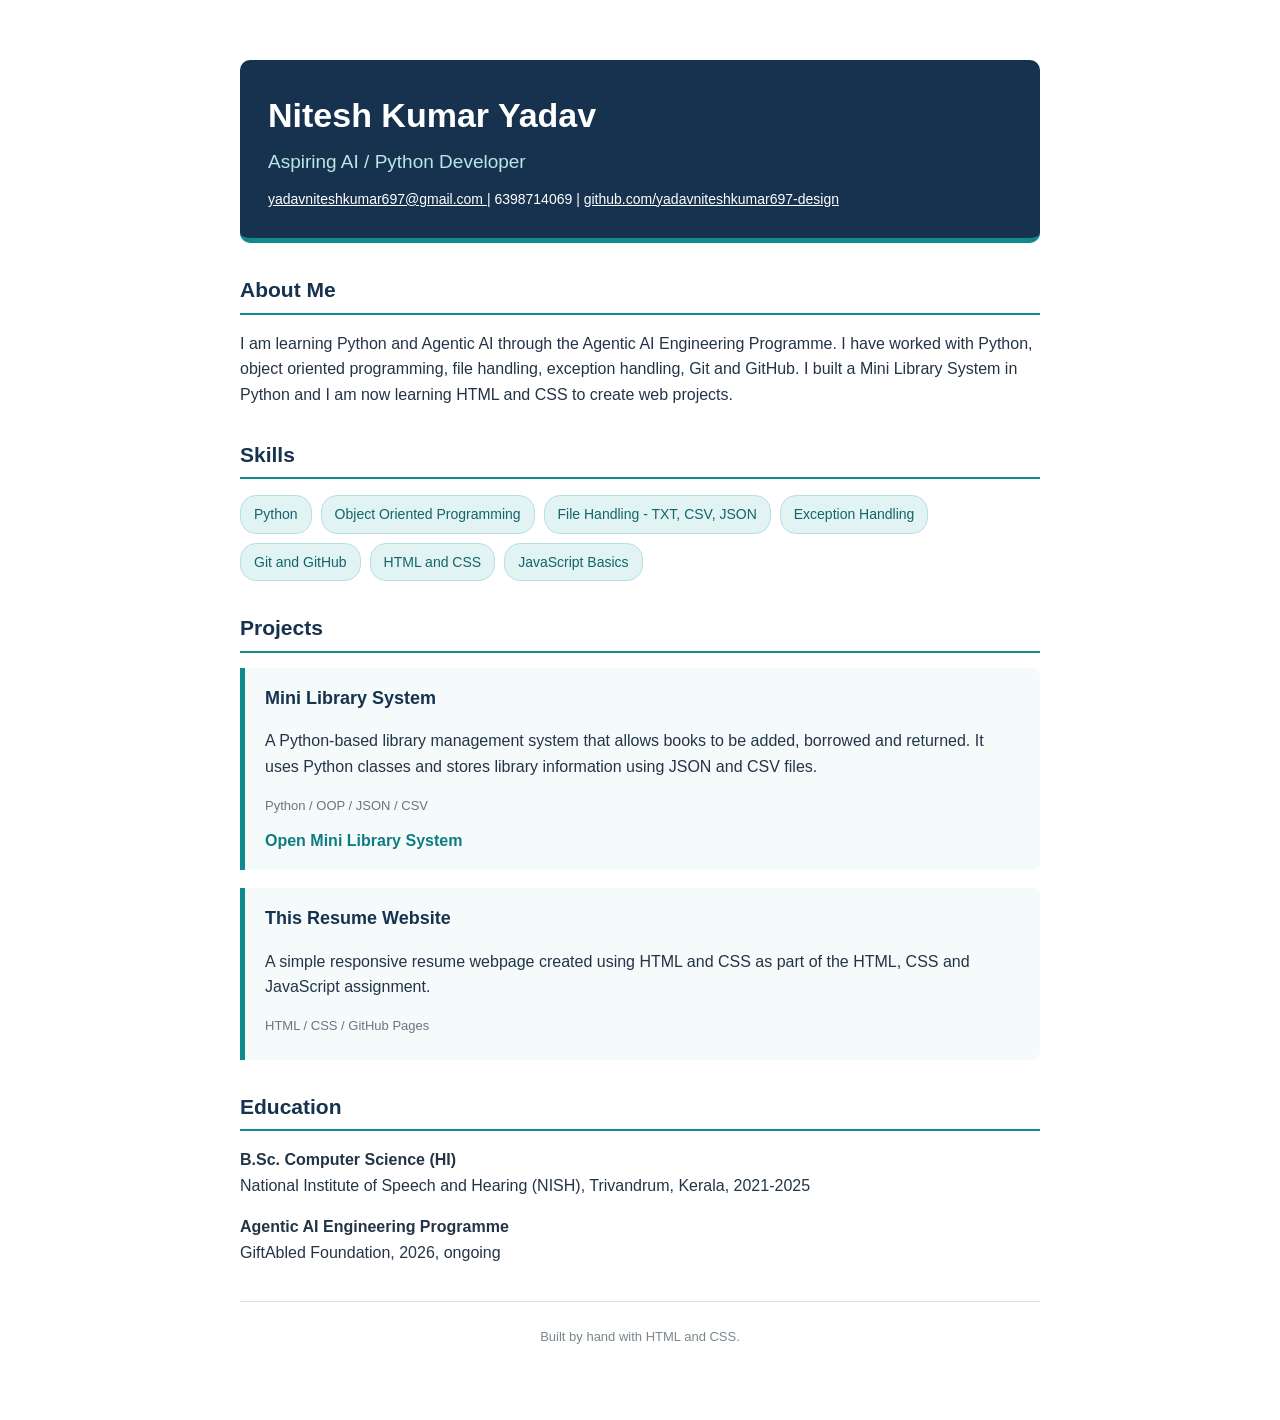
==== commit 1052a63e: "Update index.html" ====
--- a/index.html
+++ b/index.html
@@ -9,10 +9,7 @@
 </head>
 
 <body>
-<nav>
-        <a href="index.html">Home</a>
-        <a href="projects.html">Projects</a>
-    </nav>
+
     <header>
         <h1>Nitesh Kumar Yadav</h1>
 
@@ -31,22 +28,7 @@
             </a>
         </p>
     </header>
-    <section class="facts">
-    <div class="fact">
-        <b>Python</b>
-        <span>Core Skill</span>
-    </div>
 
-    <div class="fact">
-        <b>Mini Library</b>
-        <span>Python Project</span>
-    </div>
-
-    <div class="fact">
-        <b>2026</b>
-        <span>Agentic AI Programme</span>
-    </div>
-</section>
 
     <section>
         <h2>About Me</h2>
@@ -133,24 +115,7 @@
     </section>
 
 
-    
-        <section>
-    <h2>Contact Me</h2>
-
-    <form>
-        <label for="name">Name</label>
-        <input type="text" id="name" name="name">
-
-        <label for="email">Email</label>
-        <input type="email" id="email" name="email">
-
-        <label for="message">Message</label>
-        <textarea id="message" name="message" rows="5"></textarea>
-
-        <button type="submit">Send Message</button>
-    </form>
-</section>
-        <footer>
+    <footer>
         <p>Built by hand with HTML and CSS.</p>
     </footer>
 
